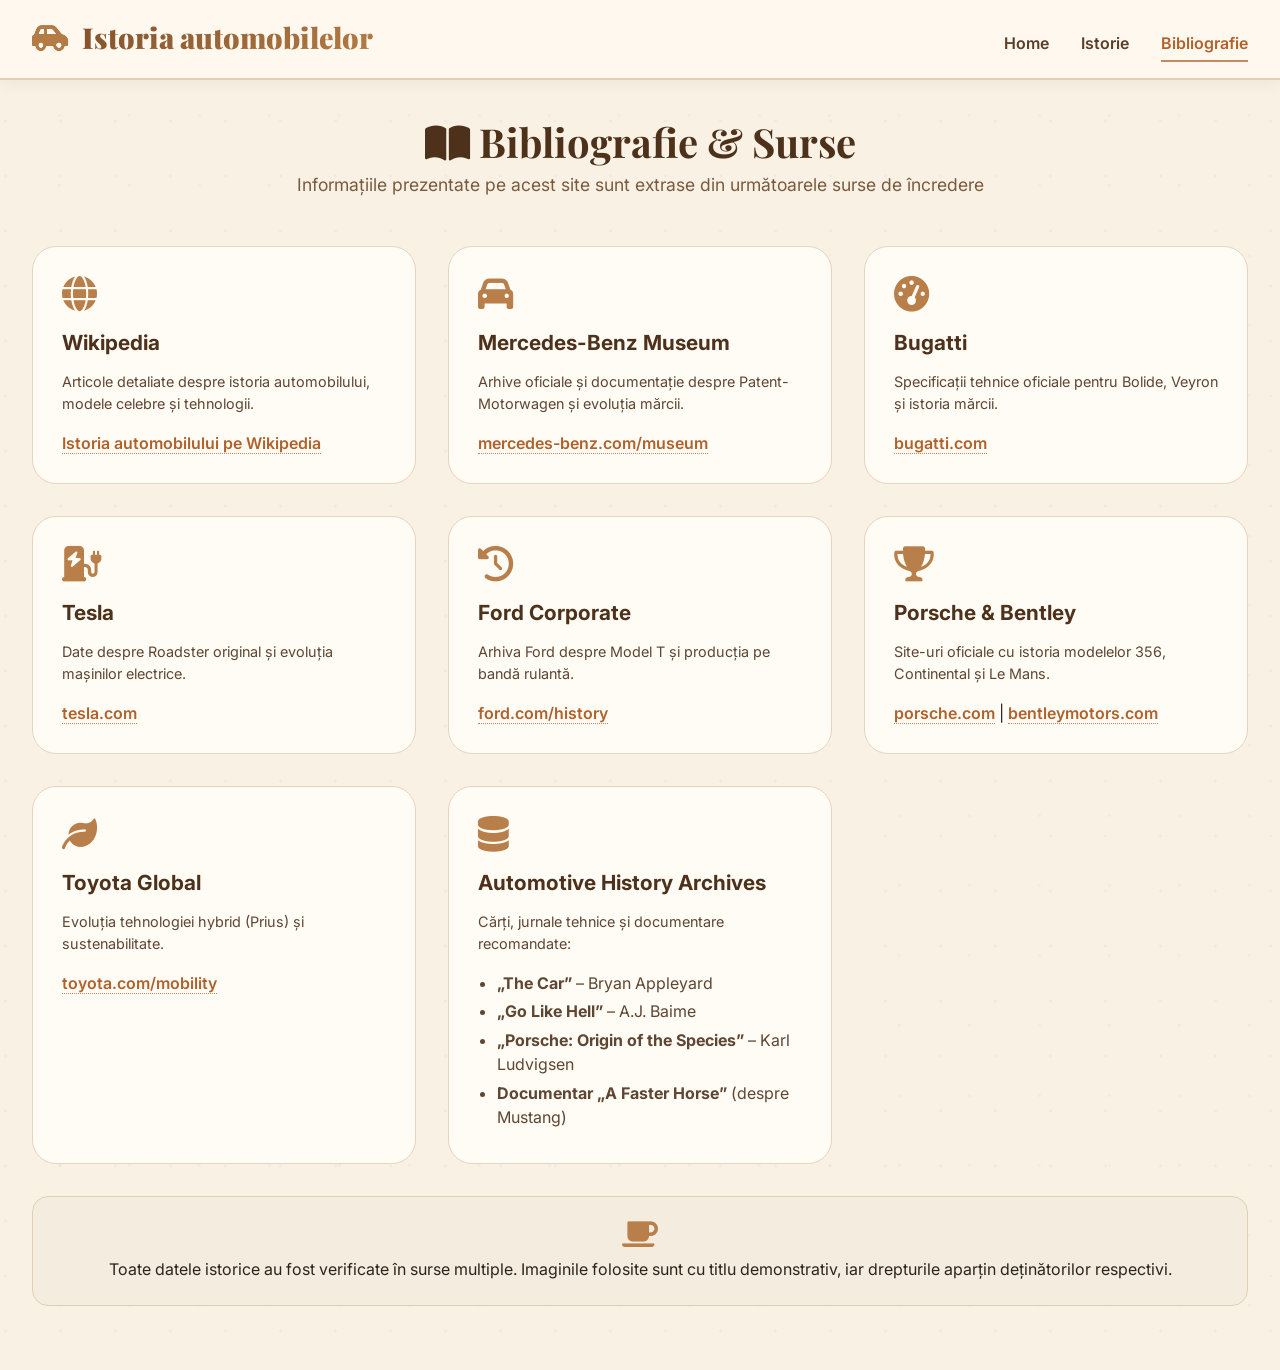
==== bibliografie.html @ c9065dd3 "Add files via upload" ====
<!DOCTYPE html>
<html lang="ro">
<head>
    <meta charset="UTF-8">
    <meta name="viewport" content="width=device-width, initial-scale=1.0">
    <title>Bibliografie |  Istoria automobilelor</title>
    <link rel="stylesheet" href="style.css">
    <link href="https://fonts.googleapis.com/css2?family=Playfair+Display:wght@400;700;900&family=Inter:wght@300;400;500;600;700&display=swap" rel="stylesheet">
    <link rel="stylesheet" href="https://cdnjs.cloudflare.com/ajax/libs/font-awesome/6.0.0-beta3/css/all.min.css">
</head>
<body>

<div class="fixed-header">
    <div class="header-container">
        <div class="site-title">
            <i class="fas fa-car-side"></i>  Istoria automobilelor
        </div>
        <div class="nav-menu">
            <a href="index.html">Home</a>
            <a href="istorie.html">Istorie</a>
            <a href="bibliografie.html" class="active">Bibliografie</a>
        </div>
    </div>
</div>

<main class="main-content">
    <div class="page-header">
        <h1><i class="fas fa-book-open"></i> Bibliografie & Surse</h1>
        <p>Informațiile prezentate pe acest site sunt extrase din următoarele surse de încredere</p>
    </div>

    <div class="bibliografie-grid">
        <div class="bib-card">
            <i class="fas fa-globe"></i>
            <h3>Wikipedia</h3>
            <p>Articole detaliate despre istoria automobilului, modele celebre și tehnologii.</p>
            <a href="https://en.wikipedia.org/wiki/History_of_the_automobile" target="_blank">Istoria automobilului pe Wikipedia</a>
        </div>

        <div class="bib-card">
            <i class="fas fa-car"></i>
            <h3>Mercedes-Benz Museum</h3>
            <p>Arhive oficiale și documentație despre Patent-Motorwagen și evoluția mărcii.</p>
            <a href="https://www.mercedes-benz.com/en/classic/museum/" target="_blank">mercedes-benz.com/museum</a>
        </div>

        <div class="bib-card">
            <i class="fas fa-tachometer-alt"></i>
            <h3>Bugatti</h3>
            <p>Specificații tehnice oficiale pentru Bolide, Veyron și istoria mărcii.</p>
            <a href="https://www.bugatti.com/" target="_blank">bugatti.com</a>
        </div>

        <div class="bib-card">
            <i class="fas fa-charging-station"></i>
            <h3>Tesla</h3>
            <p>Date despre Roadster original și evoluția mașinilor electrice.</p>
            <a href="https://www.tesla.com/" target="_blank">tesla.com</a>
        </div>

        <div class="bib-card">
            <i class="fas fa-history"></i>
            <h3>Ford Corporate</h3>
            <p>Arhiva Ford despre Model T și producția pe bandă rulantă.</p>
            <a href="https://corporate.ford.com/company/history.html" target="_blank">ford.com/history</a>
        </div>

        <div class="bib-card">
            <i class="fas fa-trophy"></i>
            <h3>Porsche & Bentley</h3>
            <p>Site-uri oficiale cu istoria modelelor 356, Continental și Le Mans.</p>
            <a href="https://www.porsche.com/romania/" target="_blank">porsche.com</a> | 
            <a href="https://www.bentleymotors.com/" target="_blank">bentleymotors.com</a>
        </div>

        <div class="bib-card">
            <i class="fas fa-leaf"></i>
            <h3>Toyota Global</h3>
            <p>Evoluția tehnologiei hybrid (Prius) și sustenabilitate.</p>
            <a href="https://global.toyota/en/mobility/" target="_blank">toyota.com/mobility</a>
        </div>

        <div class="bib-card">
            <i class="fas fa-database"></i>
            <h3>Automotive History Archives</h3>
            <p>Cărți, jurnale tehnice și documentare recomandate:</p>
            <ul>
                <li><strong>„The Car”</strong> – Bryan Appleyard</li>
                <li><strong>„Go Like Hell”</strong> – A.J. Baime</li>
                <li><strong>„Porsche: Origin of the Species”</strong> – Karl Ludvigsen</li>
                <li><strong>Documentar „A Faster Horse”</strong> (despre Mustang)</li>
            </ul>
        </div>
    </div>

    <div class="note-bibliografie">
        <i class="fas fa-coffee"></i>
        <p>Toate datele istorice au fost verificate în surse multiple. Imaginile folosite sunt cu titlu demonstrativ, iar drepturile aparțin deținătorilor respectivi.</p>
    </div>
</main>


</body>
</html>
---- style.css ----
* {
    margin: 0;
    padding: 0;
    box-sizing: border-box;
}

body {
    background-color: #f8f1e4;
    background-image: radial-gradient(circle at 10% 20%, rgba(100, 65, 35, 0.04) 2%, transparent 2.5%),
                      radial-gradient(circle at 85% 65%, rgba(80, 50, 25, 0.03) 1.8%, transparent 2%);
    background-size: 55px 55px, 70px 70px;
    font-family: 'Inter', 'Segoe UI', sans-serif;
    color: #2c241a;
    line-height: 1.5;
}

.fixed-header {
    position: fixed;
    top: 0;
    left: 0;
    width: 100%;
    background: #fff8ef;
    backdrop-filter: blur(10px);
    box-shadow: 0 4px 15px rgba(0, 0, 0, 0.05);
    padding: 1rem 2rem;
    z-index: 1000;
    border-bottom: 2px solid #e2cfb3;
}

.header-container {
    max-width: 1300px;
    margin: 0 auto;
    display: flex;
    justify-content: space-between;
    align-items: baseline;
    flex-wrap: wrap;
    gap: 1rem;
}

.site-title {
    font-size: 1.8rem;
    font-weight: 900;
    font-family: 'Playfair Display', serif;
    background: linear-gradient(135deg, #7a4b2a, #b47c44);
    background-clip: text;
    -webkit-background-clip: text;
    color: transparent;
}

.site-title i {
    color: #b47c44;
    margin-right: 8px;
}

.nav-menu {
    display: flex;
    gap: 2rem;
}

.nav-menu a {
    text-decoration: none;
    font-weight: 600;
    color: #5a3e28;
    transition: 0.2s;
    padding: 0.3rem 0;
    border-bottom: 2px solid transparent;
}

.nav-menu a:hover, .nav-menu a.active {
    color: #b1622c;
    border-bottom-color: #c2895e;
}

.main-content {
    max-width: 1300px;
    margin: 0 auto;
    padding: 7rem 2rem 4rem 2rem;
}

.hero-section {
    text-align: center;
    margin-bottom: 3rem;
    padding: 2rem;
    background: rgba(255, 245, 235, 0.6);
    border-radius: 2rem;
}

.hero-section h1 {
    font-size: 2.8rem;
    font-family: 'Playfair Display', serif;
    color: #4d311b;
    margin-bottom: 0.5rem;
}

.hero-section p {
    font-size: 1.2rem;
    color: #7a5a3e;
    font-style: italic;
}

.timeline-showcase {
    display: flex;
    flex-wrap: wrap;
    justify-content: center;
    align-items: center;
    gap: 2rem;
    margin: 2rem 0 3rem;
    background: rgba(250, 243, 230, 0.7);
    border-radius: 3rem;
    padding: 2rem;
    border: 1px solid #e6d5be;
}

.car-card {
    flex: 1;
    min-width: 280px;
    background: #fffcf5;
    border-radius: 2rem;
    overflow: hidden;
    transition: transform 0.3s ease;
    box-shadow: 0 10px 20px rgba(0, 0, 0, 0.08);
    border: 1px solid #eedfcb;
}

.car-card:hover {
    transform: translateY(-5px);
}

.car-card img {
    width: 100%;
    height: 240px;
    object-fit: cover;
    background-color: #e9dbc9;
    display: block;
    border-bottom: 3px solid #e0cbb0;
}

.card-content {
    padding: 1.5rem;
}

.card-era {
    display: inline-block;
    background: #e4cfb5;
    padding: 0.2rem 1rem;
    border-radius: 30px;
    font-size: 0.7rem;
    font-weight: 700;
    letter-spacing: 1px;
    color: #5c3f24;
    margin-bottom: 0.8rem;
}

.car-card h3 {
    font-family: 'Playfair Display', serif;
    font-size: 1.6rem;
    font-weight: 800;
    margin-bottom: 0.3rem;
    color: #3f2a18;
}

.car-sub {
    font-size: 0.85rem;
    color: #aa7c54;
    margin-bottom: 1rem;
    border-left: 3px solid #dbba91;
    padding-left: 0.7rem;
    font-weight: 500;
}

.car-desc {
    font-size: 0.95rem;
    color: #4a3727;
    line-height: 1.45;
}

.arrow-icon {
    font-size: 3rem;
    color: #b97f4b;
    background: #f4ecdf;
    width: 70px;
    height: 70px;
    border-radius: 60px;
    display: flex;
    align-items: center;
    justify-content: center;
    box-shadow: 0 5px 12px rgba(0, 0, 0, 0.1);
}

.intro-quote {
    background: #fff6ed;
    border-left: 6px solid #c2895e;
    padding: 1.8rem;
    border-radius: 1.5rem;
    margin-top: 2rem;
    text-align: center;
}

.intro-quote i {
    font-size: 2rem;
    color: #c2895e;
    margin-bottom: 0.5rem;
}

.intro-quote p {
    font-size: 1.2rem;
    font-style: italic;
    color: #4a3627;
    max-width: 800px;
    margin: 0 auto;
}

.intro-quote span {
    display: block;
    margin-top: 1rem;
    font-weight: 600;
    color: #8b694a;
}

.page-header {
    text-align: center;
    margin-bottom: 3rem;
}

.page-header h1 {
    font-size: 2.5rem;
    font-family: 'Playfair Display', serif;
    color: #4d311b;
}

.page-header p {
    color: #7a5a3e;
    font-size: 1.1rem;
}

.timeline-istorie {
    display: flex;
    flex-direction: column;
    gap: 1.8rem;
    margin: 2rem 0;
}

.timeline-item {
    display: flex;
    flex-wrap: wrap;
    gap: 1.5rem;
    background: #fffcf5;
    border-radius: 1.5rem;
    padding: 1.2rem;
    border: 1px solid #e6d5be;
    transition: 0.2s;
}

.timeline-item:hover {
    background: #fffef9;
    box-shadow: 0 5px 15px rgba(0, 0, 0, 0.05);
}

.timeline-year {
    min-width: 100px;
    font-size: 1.8rem;
    font-weight: 800;
    font-family: 'Playfair Display', serif;
    color: #b97f4b;
    line-height: 1.2;
}

.timeline-content {
    flex: 1;
}

.timeline-content h3 {
    font-size: 1.4rem;
    color: #4d311b;
    margin-bottom: 0.5rem;
}

.timeline-content p {
    color: #4a3727;
    line-height: 1.5;
}

.bibliografie-grid {
    display: grid;
    grid-template-columns: repeat(auto-fill, minmax(320px, 1fr));
    gap: 2rem;
    margin: 2rem 0;
}

.bib-card {
    background: #fffcf5;
    border-radius: 1.5rem;
    padding: 1.8rem;
    border: 1px solid #e6d5be;
    transition: 0.2s;
}

.bib-card:hover {
    transform: translateY(-3px);
    box-shadow: 0 8px 20px rgba(0, 0, 0, 0.08);
}

.bib-card i {
    font-size: 2.2rem;
    color: #b97f4b;
    margin-bottom: 1rem;
}

.bib-card h3 {
    font-size: 1.3rem;
    margin-bottom: 0.8rem;
    color: #4d311b;
}

.bib-card p {
    color: #5e4632;
    margin-bottom: 1rem;
    font-size: 0.9rem;
}

.bib-card a {
    color: #b1622c;
    text-decoration: none;
    font-weight: 600;
    border-bottom: 1px dotted #c2895e;
}

.bib-card ul {
    margin-top: 0.8rem;
    padding-left: 1.2rem;
    color: #5e4632;
}

.bib-card li {
    margin-bottom: 0.3rem;
}

.note-bibliografie {
    background: #f3ecdf;
    border-radius: 1rem;
    padding: 1.5rem;
    text-align: center;
    margin-top: 2rem;
    border: 1px solid #e2cfb3;
}

.note-bibliografie i {
    font-size: 1.8rem;
    color: #b97f4b;
    margin-bottom: 0.5rem;
}

footer {
    text-align: center;
    padding: 2rem;
    font-size: 0.8rem;
    color: #9f8468;
    border-top: 1px solid #e3d2bd;
    margin-top: 3rem;
    background: #fffaf2;
}

@media (max-width: 800px) {
    .timeline-showcase {
        flex-direction: column;
    }
    .arrow-icon {
        transform: rotate(90deg);
    }
    .header-container {
        flex-direction: column;
        align-items: center;
    }
    .main-content {
        padding-top: 8rem;
    }
    .timeline-year {
        font-size: 1.4rem;
        min-width: 80px;
    }
}
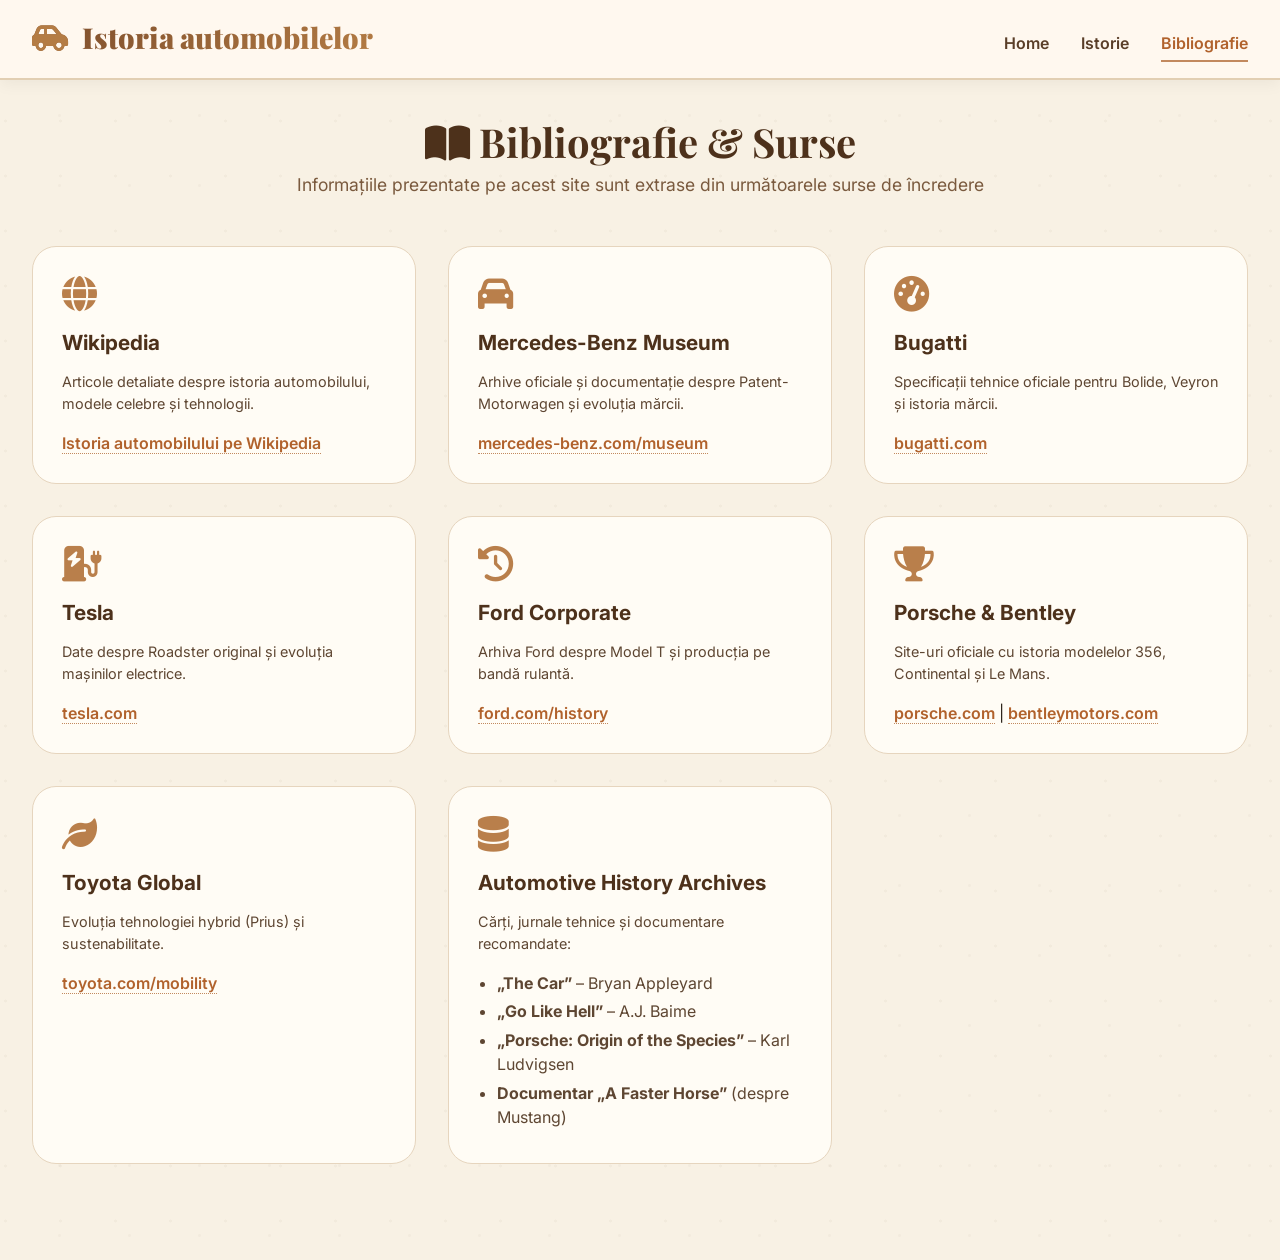
==== commit b68977a3: "Update bibliografie.html" ====
--- a/bibliografie.html
+++ b/bibliografie.html
@@ -93,12 +93,9 @@
         </div>
     </div>
 
-    <div class="note-bibliografie">
-        <i class="fas fa-coffee"></i>
-        <p>Toate datele istorice au fost verificate în surse multiple. Imaginile folosite sunt cu titlu demonstrativ, iar drepturile aparțin deținătorilor respectivi.</p>
-    </div>
+   
 </main>
 
 
 </body>
-</html>+</html>
